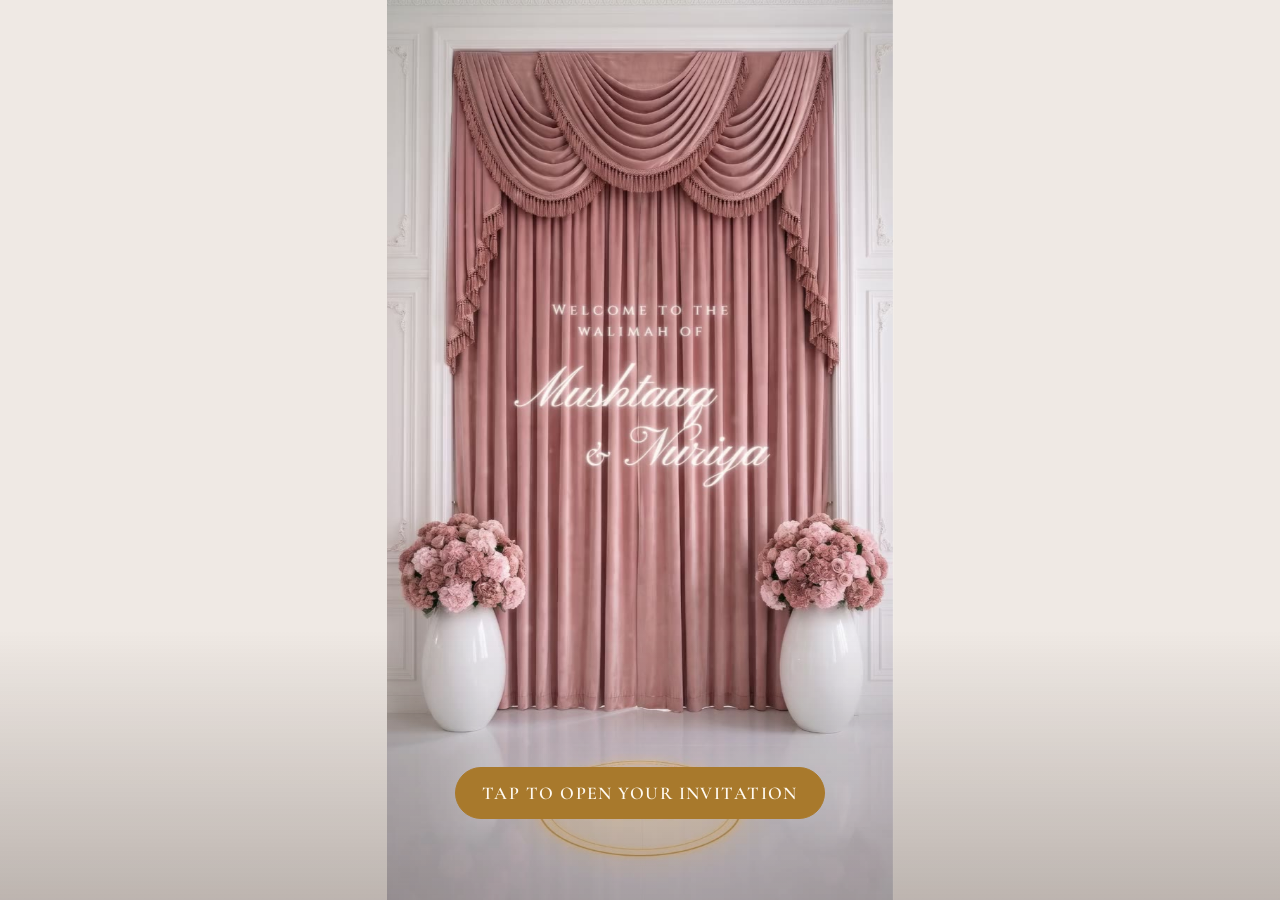
==== index.html @ f54896b0 "Walimah invite: the guest page, the invite maker and the film" ====
<!doctype html><html><head><meta charset="utf-8"><meta name="viewport" content="width=device-width,initial-scale=1,viewport-fit=cover"><meta name="robots" content="noindex,nofollow"><link rel="icon" href="data:image/svg+xml,%3Csvg xmlns=%22http://www.w3.org/2000/svg%22 viewBox=%220 0 100 100%22%3E%3Ctext y=%22.9em%22 font-size=%2290%22%3E%F0%9F%8C%B8%3C/text%3E%3C/svg%3E">
<title>You're invited: the Walimah of Muhammed Mushtaaq & Nuriya</title><meta property="og:title" content="You're invited: the Walimah of Muhammed Mushtaaq & Nuriya"><meta property="og:description" content="Sunday 13 December 2026, after Maghrib Salaah, Laudium. Tap to open your invitation.">
<meta property="og:image" content="https://mushtaaq1234.github.io/walimah-invite/preview.jpg"><meta property="og:type" content="website">
<link href="https://fonts.googleapis.com/css2?family=Scheherazade+New:wght@400;600&family=Pinyon+Script&family=Cormorant+Garamond:ital,wght@0,400;0,500;0,600;1,400;1,500;1,600&family=Cinzel:wght@400;500;600&family=Playfair+Display&display=block" rel="stylesheet"><link rel="stylesheet" href="anim3.css">
<style>
html,body{margin:0;height:100%;background:#efe9e4;overflow:hidden}
#stage{position:fixed;left:50%;top:50%;transform-origin:0 0}
.btn{font:600 16px/1 'Cormorant Garamond',serif;letter-spacing:.08em;text-transform:uppercase;color:#4a403a;background:rgba(253,251,246,.95);border:1px solid #c9a14a;border-radius:999px;padding:13px 20px;text-decoration:none;cursor:pointer}
.btn.main{background:#a8792c;color:#fffaf0;border-color:#a8792c}
.bar{position:fixed;left:0;right:0;bottom:max(18px,env(safe-area-inset-bottom));display:flex;gap:10px;justify-content:center;opacity:0;pointer-events:none;transition:opacity .8s;z-index:5}
.bar.on{opacity:1;pointer-events:auto}
.bar .btn{font-size:14px;padding:12px 14px;white-space:nowrap}
#tap{position:fixed;inset:0;display:flex;align-items:flex-end;justify-content:center;padding-bottom:max(9vh,env(safe-area-inset-bottom));z-index:6;cursor:pointer;background:linear-gradient(to top,rgba(40,25,20,.25),transparent 30%)}
#tap .btn{font-size:18px;padding:16px 26px;animation:pulse 2.2s ease-in-out infinite}
@keyframes pulse{50%{transform:scale(1.05);box-shadow:0 0 0 8px rgba(168,121,44,.15)}}
</style></head><body>
<div id="stage"><video id="bg" src="invite-bg.mp4" poster="poster.jpg" playsinline webkit-playsinline preload="auto"></video></div>
<div id="tap"><span class="btn main">Tap to open your invitation</span></div>
<script src="anim3.js"></script>
<script>
(function () {
  const q = new URLSearchParams(location.search), o = { mode: "web" };
  for (const k of ["to", "seats", "rsvp", "host", "l1", "l2", "sig"]) if (q.has(k)) o[k] = q.get(k);
  const stage = document.getElementById("stage"), v = document.getElementById("bg"), tap = document.getElementById("tap");
  // phones: fill the height (the sides trim a little; everything that matters sits in the middle); wide screens: fit it all
  const fit = () => { const s = innerWidth / innerHeight < 1080 / 1920 ? innerHeight / 1920 : Math.min(innerWidth / 1080, innerHeight / 1920);
    stage.style.transform = "translate(" + (-540 * s) + "px," + (-960 * s) + "px) scale(" + s + ")"; };
  fit(); addEventListener("resize", fit);
  // after the film: RSVP to whoever sent it, directions, play again
  const tel = (q.get("tel") || "").replace(/[^0-9]/g, "").replace(/^0/, "27");
  const bar = document.createElement("div"); bar.className = "bar";
  if (tel) { const msg = "Assalamu alaikum. " + (o.to || "We") + " would love to attend the walimah of Muhammed Mushtaaq & Nuriya on Sunday 13 December" + (o.seats ? " (" + o.seats + " seats)" : "") + ", insha Allah.";
    bar.innerHTML += '<a class="btn main" href="https://wa.me/' + tel + "?text=" + encodeURIComponent(msg) + '">RSVP</a>'; }
  bar.innerHTML += '<a class="btn" href="https://www.google.com/maps/search/?api=1&query=' + encodeURIComponent("198 Bengal Street, Laudium, Centurion, 0037") + '" target="_blank" rel="noopener">Directions</a><button class="btn" id="again">Play again</button>';
  document.body.appendChild(bar);
  v.addEventListener("ended", () => bar.classList.add("on"));
  // the guest taps to open (that tap lets the music play), then the words follow the film's clock
  const start = () => { tap.style.display = "none"; v.muted = false; const p = v.play(); if (p && p.catch) p.catch(() => { v.muted = true; v.play(); }); };
  tap.onclick = start;
  document.getElementById("again").onclick = () => { bar.classList.remove("on"); v.currentTime = 0; start(); };
  Promise.all(["26px 'Scheherazade New'", "40px 'Pinyon Script'", "italic 500 20px 'Cormorant Garamond'", "italic 600 20px 'Cormorant Garamond'", "600 16px Cinzel", "500 16px Cinzel", "60px 'Playfair Display'"].map((f) => document.fonts.load(f, "بسم Mushtaaq M"))).catch(() => {}).then(() => {
    INVITE.build(stage, o);
    requestAnimationFrame(function tick() { INVITE.setTime(v.currentTime || 0); requestAnimationFrame(tick); });
  });
})();
</script></body></html>
---- anim3.css ----
/* Walima invite v3 (2026-10-25): the projected welcome on the curtains and the black invitation on the glossy board, after
   the BYMIRFY ballroom reel. Shared by render3.html (the MP4) and the web page. Frame 1080 x 1920. */
*{margin:0;padding:0;box-sizing:border-box}
#stage{position:relative;width:1080px;height:1920px;overflow:hidden;background:#f3eee9}
#bg{position:absolute;left:0;top:0;width:1080px;height:1920px;object-fit:cover;display:block}
.still{position:absolute;left:0;top:-7.5px;width:1080px;height:1935px;display:block}
#w1,#w4{position:absolute;left:0;top:0;width:1080px;height:1920px;transform-origin:0 0}
#fx,#vig{position:absolute;inset:0;pointer-events:none}
#vig{background:radial-gradient(ellipse at 50% 45%,rgba(0,0,0,0) 60%,rgba(60,40,40,.14) 100%)}

/* the names: projected light on the closed curtains (and the monogram on the floor), then ink with a white halo once the
   curtains open onto the bright hall, so they stay readable the whole way in */
#inkwrap{position:absolute;left:0;top:0;width:1080px;height:1920px;transform-origin:0 0;pointer-events:none}
.names{position:absolute;inset:0;pointer-events:none}
.names.glow{mix-blend-mode:screen}
.names .on{position:absolute;left:0;right:0;text-align:center}
.names.glow .on{color:rgba(255,250,246,.95);filter:blur(.5px);
  text-shadow:0 0 5px rgba(255,255,255,.95),0 0 18px rgba(255,244,240,.75),0 0 46px rgba(255,236,232,.45)}
.names.ink .on{color:#6b3a42;text-shadow:0 0 8px rgba(255,255,255,.95),0 0 22px rgba(255,255,255,.9),0 0 48px rgba(255,255,255,.75)}
.names .caps{font-family:'Cinzel',serif;letter-spacing:.3em;padding-left:.3em;line-height:1.5;color:inherit}
.names .sc{font-family:'Pinyon Script',cursive;line-height:1;color:inherit}
.names .it{font-family:'Cormorant Garamond',serif;font-style:italic;color:inherit}
/* the floor gobo: gold monogram light inside a double ring, lying on the floor in perspective, turning very slowly */
#floor{position:absolute;left:190px;top:1450px;width:700px;height:500px;pointer-events:none;transform:perspective(760px) rotateX(63deg);transform-origin:50% 50%}
#floor>*{position:absolute;left:50%;top:50%;transform:translate(-50%,-50%) rotate(var(--spin,0deg))}
#floor .pool{width:560px;height:560px;border-radius:50%;background:radial-gradient(circle,rgba(255,222,160,.55) 0%,rgba(255,214,150,.28) 45%,rgba(255,214,150,0) 70%)}
#floor .ring{width:420px;height:420px;border-radius:50%;border:3px solid rgba(190,140,55,.9);box-shadow:0 0 18px rgba(255,200,110,.8),inset 0 0 18px rgba(255,200,110,.6)}
#floor .ring.r2{width:384px;height:384px;border-width:1.5px}
#floor .gm .mono{color:#b07f2a;filter:drop-shadow(0 0 4px rgba(255,214,140,.95)) drop-shadow(0 0 16px rgba(255,196,110,.7))}
#floor .gm .mono .n{color:#c79a45}
#bloom{position:absolute;inset:0;pointer-events:none;opacity:0;background:radial-gradient(ellipse at 50% 42%,rgba(255,252,246,1) 0%,rgba(255,248,240,.7) 50%,rgba(255,244,236,.3) 100%)}
.glint{position:absolute;width:34px;height:34px;opacity:0;pointer-events:none;background:
  radial-gradient(circle,rgba(255,250,230,1) 0%,rgba(255,236,180,.9) 12%,rgba(255,220,150,0) 40%),
  linear-gradient(90deg,transparent 46%,rgba(255,244,210,.95) 50%,transparent 54%),
  linear-gradient(0deg,transparent 46%,rgba(255,244,210,.95) 50%,transparent 54%)}

/* the board: the glossy panel's inner gold frame in s4c-board-close.png (left 293.2, top 487.5, 537.2 x 885.9 in the 1080-wide
   frame), laid out at the earlier board's 490.8 px width and scaled up to fit, so the type sizes carry over */
#board{position:absolute;left:293.2px;top:487.5px;width:490.8px;height:809.4px;transform:scale(1.0945);transform-origin:0 0}
.page{position:absolute;inset:0;padding:24px 22px 60px;display:flex;flex-direction:column;align-items:center;justify-content:center;text-align:center;opacity:0}
.ln{display:block;white-space:nowrap}
.wrap{white-space:normal}
.ar{font-family:'Scheherazade New',serif;direction:rtl;color:#1d1916;line-height:1.7}
.caps{font-family:'Cinzel',serif;letter-spacing:.14em;color:#1d1916}
.it{font-family:'Cormorant Garamond',serif;font-style:italic;font-weight:500;color:#1f1a17}
.sc{font-family:'Pinyon Script',cursive;color:#141110;line-height:1.05}
.soft{color:#6d625b}
.rule{width:120px;height:1px;background:#8d8178;position:relative}
.rule:after{content:"";position:absolute;left:50%;top:-3px;width:6px;height:6px;margin-left:-3px;transform:rotate(45deg);background:#8d8178}

/* the M N monogram from the family's card: a tall high-contrast M with a script N crossing it */
.mono{position:relative;display:inline-block}
.mono .m{font-family:'Playfair Display',serif;font-weight:400;line-height:1}
.mono .n{font-family:'Pinyon Script',cursive;position:absolute;line-height:1}
#board .mono{color:#5f5853}

/* the gold foil (v3.2): a warm metallic gradient clipped to the letters, a soft glow, a light band that sweeps across */
.gold{background:linear-gradient(100deg,#6b4b14 0%,#94691f 34%,#c49a45 46%,#e2c071 50%,#c49a45 54%,#94691f 66%,#6b4b14 100%);
  background-size:260% 100%;background-position:115% 0;-webkit-background-clip:text;background-clip:text;color:transparent!important}
.gover{position:absolute;left:0;right:0;top:0;bottom:0;opacity:0;filter:drop-shadow(0 0 3px rgba(255,214,140,.9)) drop-shadow(0 0 12px rgba(255,196,110,.55))}
.goldm .mono,.gover.goldm .mono{color:#a97c2c}
.gover.goldm{background:none}
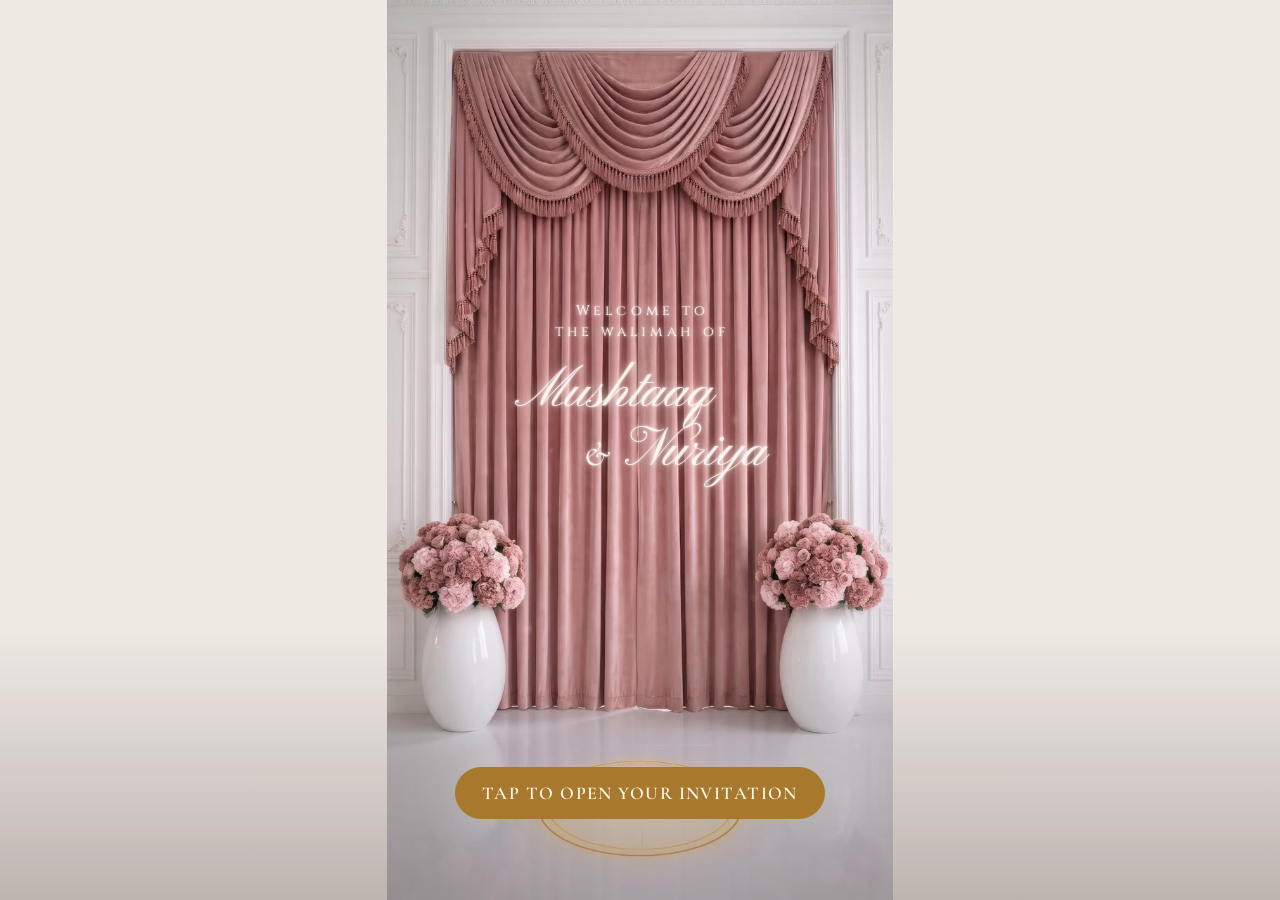
==== commit 5a47fddf: "Everything editable, flower stands, no text cut off" ====
--- a/index.html
+++ b/index.html
@@ -20,7 +20,8 @@
 <script>
 (function () {
   const q = new URLSearchParams(location.search), o = { mode: "web" };
-  for (const k of ["to", "seats", "rsvp", "host", "l1", "l2", "sig"]) if (q.has(k)) o[k] = q.get(k);
+  const D = INVITE.D, V = (k) => (q.has(k) ? q.get(k) : D[k]);
+  for (const k of ["to", "seats", "rsvp", ...Object.keys(D)]) if (q.has(k)) o[k] = q.get(k);
   const stage = document.getElementById("stage"), v = document.getElementById("bg"), tap = document.getElementById("tap");
   // phones: fill the height (the sides trim a little; everything that matters sits in the middle); wide screens: fit it all
   const fit = () => { const s = innerWidth / innerHeight < 1080 / 1920 ? innerHeight / 1920 : Math.min(innerWidth / 1080, innerHeight / 1920);
@@ -29,9 +30,9 @@
   // after the film: RSVP to whoever sent it, directions, play again
   const tel = (q.get("tel") || "").replace(/[^0-9]/g, "").replace(/^0/, "27");
   const bar = document.createElement("div"); bar.className = "bar";
-  if (tel) { const msg = "Assalamu alaikum. " + (o.to || "We") + " would love to attend the walimah of Muhammed Mushtaaq & Nuriya on Sunday 13 December" + (o.seats ? " (" + o.seats + " seats)" : "") + ", insha Allah.";
+  if (tel) { const msg = "Assalamu alaikum. " + (o.to || "We") + " would love to attend the walimah of " + V("groom") + " & " + V("bride") + " on " + V("day") + " " + V("date") + (o.seats ? " (" + o.seats + " seats)" : "") + ", insha Allah.";
     bar.innerHTML += '<a class="btn main" href="https://wa.me/' + tel + "?text=" + encodeURIComponent(msg) + '">RSVP</a>'; }
-  bar.innerHTML += '<a class="btn" href="https://www.google.com/maps/search/?api=1&query=' + encodeURIComponent("198 Bengal Street, Laudium, Centurion, 0037") + '" target="_blank" rel="noopener">Directions</a><button class="btn" id="again">Play again</button>';
+  bar.innerHTML += '<a class="btn" href="https://www.google.com/maps/search/?api=1&query=' + encodeURIComponent(V("venue1") + ", " + V("venue2")) + '" target="_blank" rel="noopener">Directions</a><button class="btn" id="again">Play again</button>';
   document.body.appendChild(bar);
   v.addEventListener("ended", () => bar.classList.add("on"));
   // the guest taps to open (that tap lets the music play), then the words follow the film's clock
--- a/anim3.css
+++ b/anim3.css
@@ -60,3 +60,7 @@
 .gover{position:absolute;left:0;right:0;top:0;bottom:0;opacity:0;filter:drop-shadow(0 0 3px rgba(255,214,140,.9)) drop-shadow(0 0 12px rgba(255,196,110,.55))}
 .goldm .mono,.gover.goldm .mono{color:#a97c2c}
 .gover.goldm{background:none}
+
+/* v3.5: a page's lines sit in .inner, which scales down as a whole if a long entry makes the page too tall */
+.inner{width:100%;display:flex;flex-direction:column;align-items:center;transform-origin:50% 50%}
+.anchor{position:relative;display:inline-block}
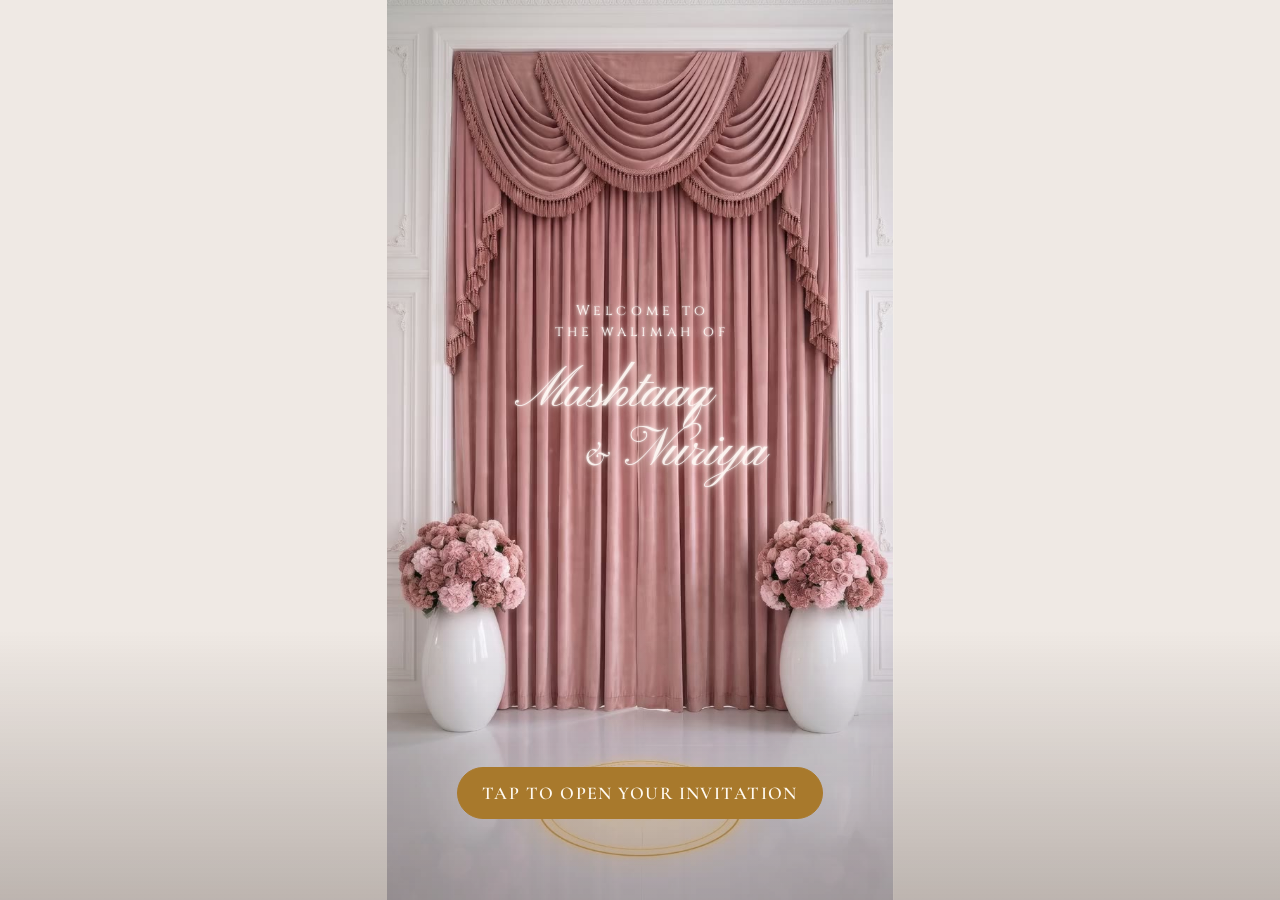
==== commit 6e9434fd: "Tap button fits narrow phones" ====
--- a/index.html
+++ b/index.html
@@ -11,7 +11,7 @@
 .bar.on{opacity:1;pointer-events:auto}
 .bar .btn{font-size:14px;padding:12px 14px;white-space:nowrap}
 #tap{position:fixed;inset:0;display:flex;align-items:flex-end;justify-content:center;padding-bottom:max(9vh,env(safe-area-inset-bottom));z-index:6;cursor:pointer;background:linear-gradient(to top,rgba(40,25,20,.25),transparent 30%)}
-#tap .btn{font-size:18px;padding:16px 26px;animation:pulse 2.2s ease-in-out infinite}
+#tap .btn{font-size:min(18px,4.4vw);white-space:nowrap;padding:16px 24px;animation:pulse 2.2s ease-in-out infinite}
 @keyframes pulse{50%{transform:scale(1.05);box-shadow:0 0 0 8px rgba(168,121,44,.15)}}
 </style></head><body>
 <div id="stage"><video id="bg" src="invite-bg.mp4" poster="poster.jpg" playsinline webkit-playsinline preload="auto"></video></div>
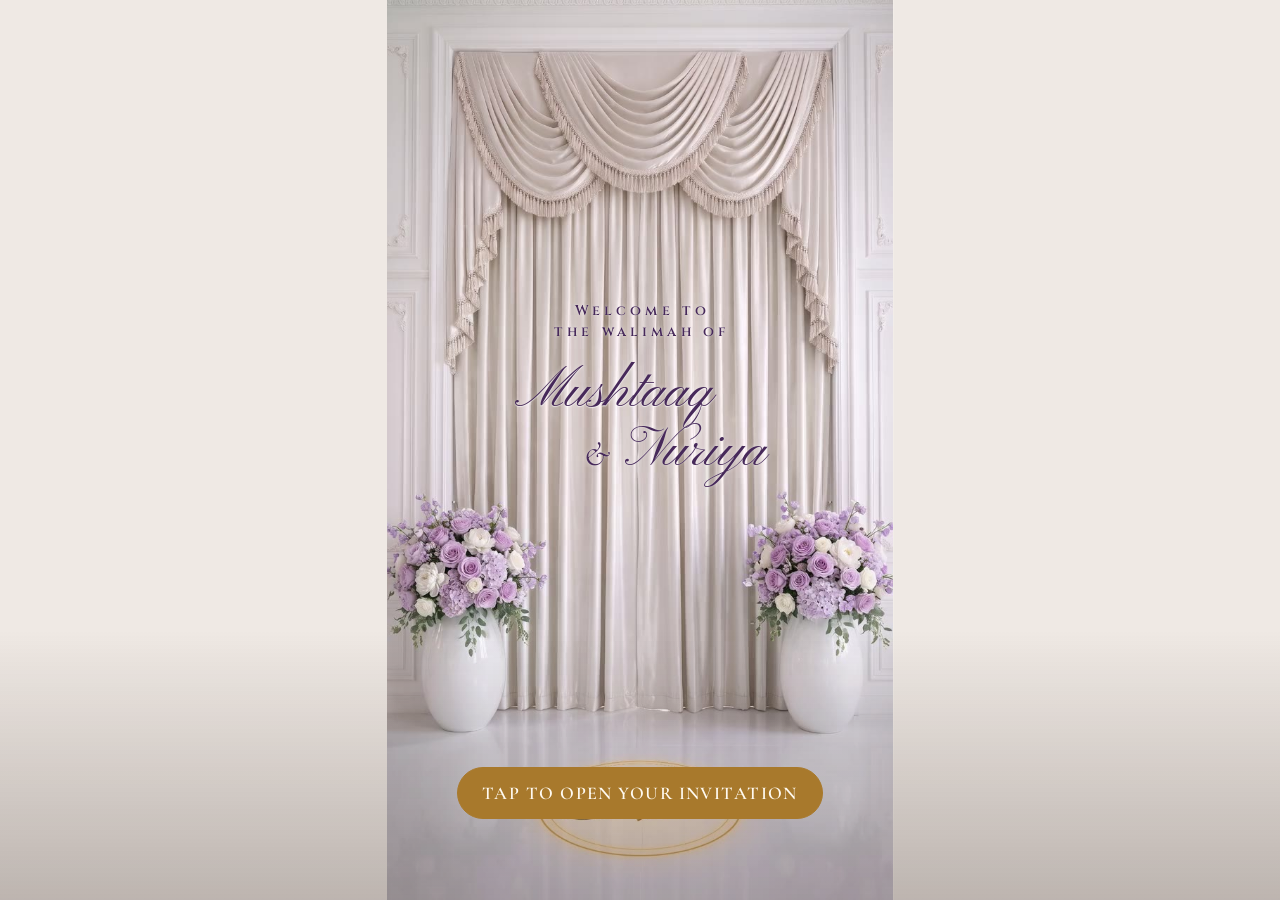
==== commit dd45b392: "Spell Muhammad in the page title Co-Authored-By: Claude Opus 5.5 <noreply@anthropic.com>" ====
--- a/index.html
+++ b/index.html
@@ -1,5 +1,5 @@
 <!doctype html><html><head><meta charset="utf-8"><meta name="viewport" content="width=device-width,initial-scale=1,viewport-fit=cover"><meta name="robots" content="noindex,nofollow"><link rel="icon" href="data:image/svg+xml,%3Csvg xmlns=%22http://www.w3.org/2000/svg%22 viewBox=%220 0 100 100%22%3E%3Ctext y=%22.9em%22 font-size=%2290%22%3E%F0%9F%8C%B8%3C/text%3E%3C/svg%3E">
-<title>You're invited: the Walimah of Muhammed Mushtaaq & Nuriya</title><meta property="og:title" content="You're invited: the Walimah of Muhammed Mushtaaq & Nuriya"><meta property="og:description" content="Sunday 13 December 2026, after Maghrib Salaah, Laudium. Tap to open your invitation.">
+<title>You're invited: the Walimah of Muhammad Mushtaaq & Nuriya</title><meta property="og:title" content="You're invited: the Walimah of Muhammad Mushtaaq & Nuriya"><meta property="og:description" content="Sunday 13 December 2026, after Maghrib Salaah, Laudium. Tap to open your invitation.">
 <meta property="og:image" content="https://mushtaaq1234.github.io/walimah-invite/preview.jpg"><meta property="og:type" content="website">
 <link href="https://fonts.googleapis.com/css2?family=Scheherazade+New:wght@400;600&family=Pinyon+Script&family=Cormorant+Garamond:ital,wght@0,400;0,500;0,600;1,400;1,500;1,600&family=Cinzel:wght@400;500;600&family=Playfair+Display&display=block" rel="stylesheet"><link rel="stylesheet" href="anim3.css">
 <style>
--- a/anim3.css
+++ b/anim3.css
@@ -8,15 +8,16 @@
 #fx,#vig{position:absolute;inset:0;pointer-events:none}
 #vig{background:radial-gradient(ellipse at 50% 45%,rgba(0,0,0,0) 60%,rgba(60,40,40,.14) 100%)}
 
-/* the names: projected light on the closed curtains (and the monogram on the floor), then ink with a white halo once the
-   curtains open onto the bright hall, so they stay readable the whole way in */
+/* the names: deep lilac ink with a white halo (v3.9, on pearl-white silk curtains; the bride wears lilac), readable the whole
+   way in; the glow style (projected light) is kept for darker curtains */
 #inkwrap{position:absolute;left:0;top:0;width:1080px;height:1920px;transform-origin:0 0;pointer-events:none}
 .names{position:absolute;inset:0;pointer-events:none}
 .names.glow{mix-blend-mode:screen}
 .names .on{position:absolute;left:0;right:0;text-align:center}
 .names.glow .on{color:rgba(255,250,246,.95);filter:blur(.5px);
   text-shadow:0 0 5px rgba(255,255,255,.95),0 0 18px rgba(255,244,240,.75),0 0 46px rgba(255,236,232,.45)}
-.names.ink .on{color:#6b3a42;text-shadow:0 0 8px rgba(255,255,255,.95),0 0 22px rgba(255,255,255,.9),0 0 48px rgba(255,255,255,.75)}
+.names.ink .on{color:#47295a;text-shadow:0 1px 2px rgba(255,255,255,.7),0 0 12px rgba(255,255,255,.55)}
+.names.ink .caps{font-weight:600}
 .names .caps{font-family:'Cinzel',serif;letter-spacing:.3em;padding-left:.3em;line-height:1.5;color:inherit}
 .names .sc{font-family:'Pinyon Script',cursive;line-height:1;color:inherit}
 .names .it{font-family:'Cormorant Garamond',serif;font-style:italic;color:inherit}
@@ -64,3 +65,9 @@
 /* v3.5: a page's lines sit in .inner, which scales down as a whole if a long entry makes the page too tall */
 .inner{width:100%;display:flex;flex-direction:column;align-items:center;transform-origin:50% 50%}
 .anchor{position:relative;display:inline-block}
+
+/* v3.6: his NM monogram from monogram.png. The image is the mask; its own carved shading is multiplied onto the colour */
+.monoimg{display:inline-block;vertical-align:middle;-webkit-mask:url(monogram.png) center/contain no-repeat;mask:url(monogram.png) center/contain no-repeat;
+  background:url(monogram.png) center/contain no-repeat,#6a625c;background-blend-mode:multiply}
+.goldm .monoimg,.gover.goldm .monoimg,#floor .gm .monoimg{background:url(monogram.png) center/contain no-repeat,linear-gradient(135deg,#6b4b14 0%,#a97c2c 35%,#e2c071 52%,#b88a35 68%,#6b4b14 100%);background-blend-mode:multiply}
+#floor .gm .monoimg{filter:drop-shadow(0 0 4px rgba(255,214,140,.95)) drop-shadow(0 0 16px rgba(255,196,110,.7))}
